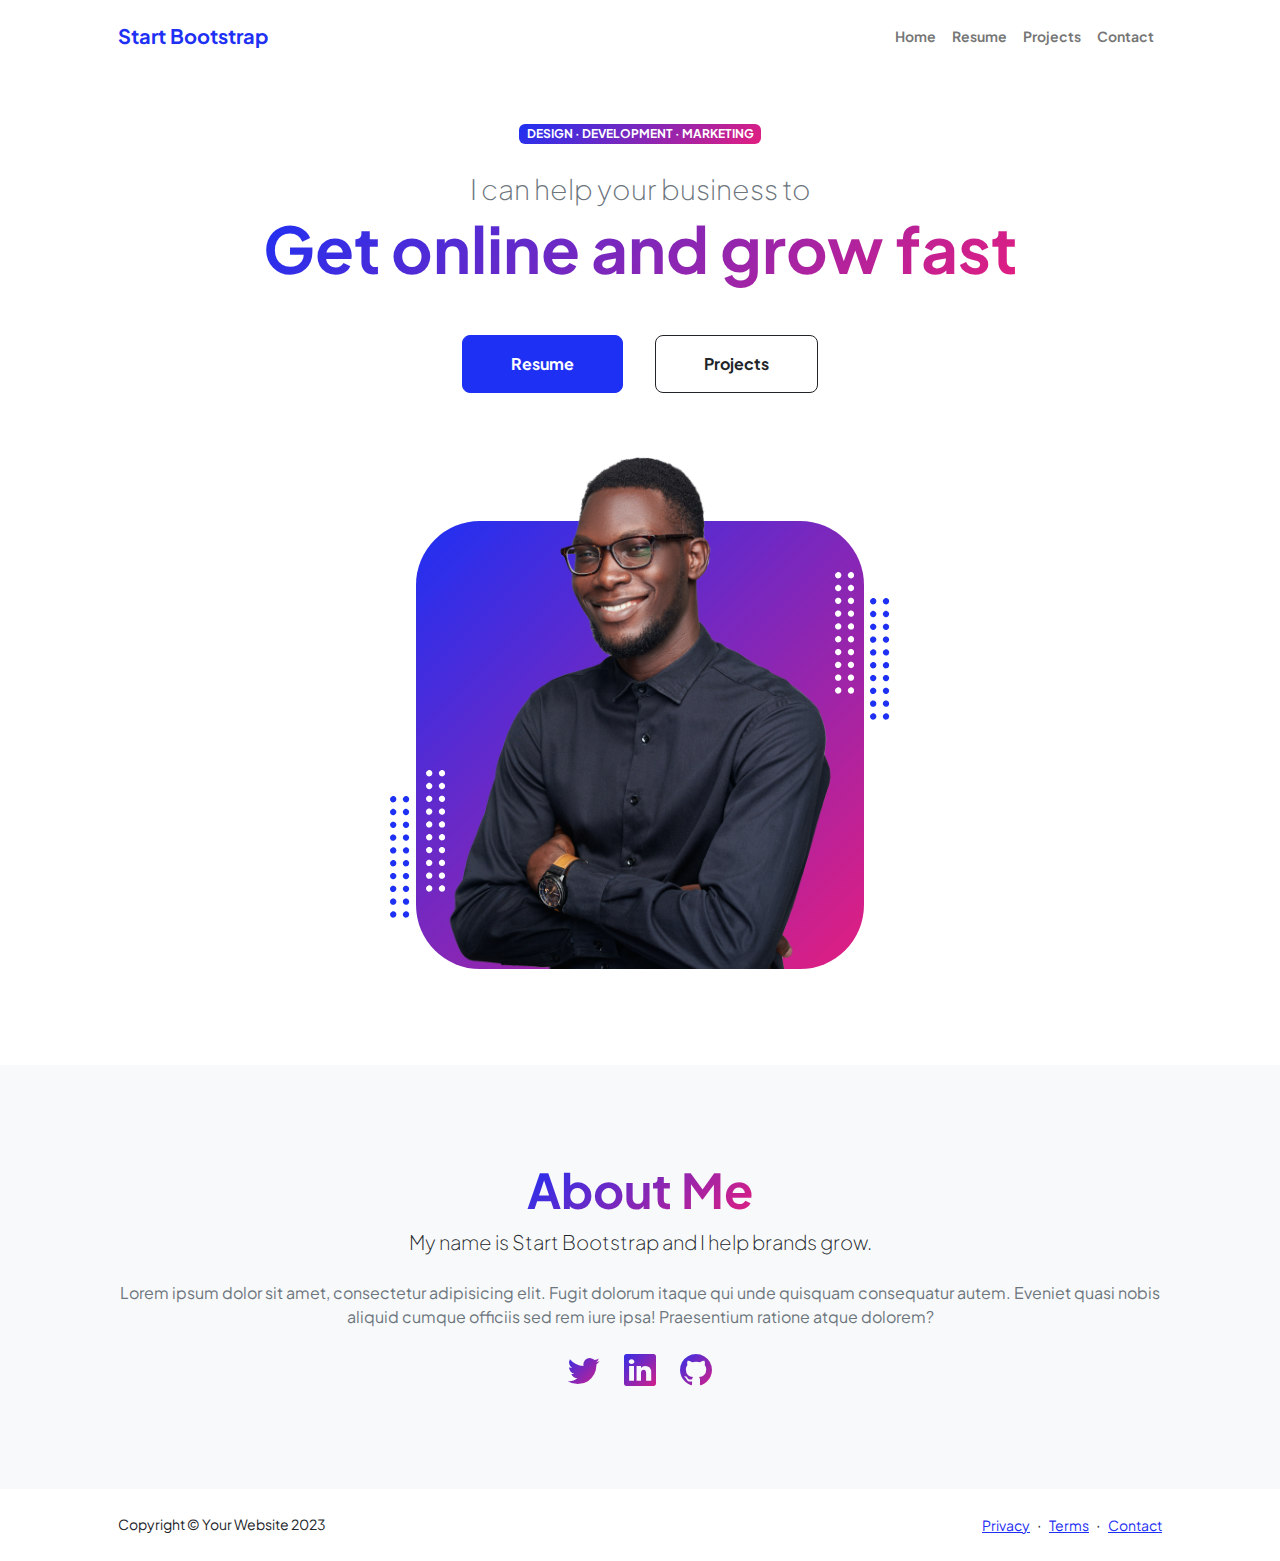
==== index.html @ d8f798db "Initial commit" ====
<!DOCTYPE html>
<html lang="en">
    <head>
        <meta charset="utf-8" />
        <meta name="viewport" content="width=device-width, initial-scale=1, shrink-to-fit=no" />
        <meta name="description" content="" />
        <meta name="author" content="" />
        <title>Personal - Start Bootstrap Theme</title>
        <!-- Favicon-->
        <link rel="icon" type="image/x-icon" href="assets/favicon.ico" />
        <!-- Custom Google font-->
        <link rel="preconnect" href="https://fonts.googleapis.com" />
        <link rel="preconnect" href="https://fonts.gstatic.com" crossorigin />
        <link href="https://fonts.googleapis.com/css2?family=Plus+Jakarta+Sans:wght@100;200;300;400;500;600;700;800;900&amp;display=swap" rel="stylesheet" />
        <!-- Bootstrap icons-->
        <link href="https://cdn.jsdelivr.net/npm/bootstrap-icons@1.8.1/font/bootstrap-icons.css" rel="stylesheet" />
        <!-- Core theme CSS (includes Bootstrap)-->
        <link href="css/styles.css" rel="stylesheet" />
    </head>
    <body class="d-flex flex-column h-100">
        <main class="flex-shrink-0">
            <!-- Navigation-->
            <nav class="navbar navbar-expand-lg navbar-light bg-white py-3">
                <div class="container px-5">
                    <a class="navbar-brand" href="index.html"><span class="fw-bolder text-primary">Start Bootstrap</span></a>
                    <button class="navbar-toggler" type="button" data-bs-toggle="collapse" data-bs-target="#navbarSupportedContent" aria-controls="navbarSupportedContent" aria-expanded="false" aria-label="Toggle navigation"><span class="navbar-toggler-icon"></span></button>
                    <div class="collapse navbar-collapse" id="navbarSupportedContent">
                        <ul class="navbar-nav ms-auto mb-2 mb-lg-0 small fw-bolder">
                            <li class="nav-item"><a class="nav-link" href="index.html">Home</a></li>
                            <li class="nav-item"><a class="nav-link" href="resume.html">Resume</a></li>
                            <li class="nav-item"><a class="nav-link" href="projects.html">Projects</a></li>
                            <li class="nav-item"><a class="nav-link" href="contact.html">Contact</a></li>
                        </ul>
                    </div>
                </div>
            </nav>
            <!-- Header-->
            <header class="py-5">
                <div class="container px-5 pb-5">
                    <div class="row gx-5 align-items-center">
                        <div class="col-xxl-5">
                            <!-- Header text content-->
                            <div class="text-center text-xxl-start">
                                <div class="badge bg-gradient-primary-to-secondary text-white mb-4"><div class="text-uppercase">Design &middot; Development &middot; Marketing</div></div>
                                <div class="fs-3 fw-light text-muted">I can help your business to</div>
                                <h1 class="display-3 fw-bolder mb-5"><span class="text-gradient d-inline">Get online and grow fast</span></h1>
                                <div class="d-grid gap-3 d-sm-flex justify-content-sm-center justify-content-xxl-start mb-3">
                                    <a class="btn btn-primary btn-lg px-5 py-3 me-sm-3 fs-6 fw-bolder" href="resume.html">Resume</a>
                                    <a class="btn btn-outline-dark btn-lg px-5 py-3 fs-6 fw-bolder" href="projects.html">Projects</a>
                                </div>
                            </div>
                        </div>
                        <div class="col-xxl-7">
                            <!-- Header profile picture-->
                            <div class="d-flex justify-content-center mt-5 mt-xxl-0">
                                <div class="profile bg-gradient-primary-to-secondary">
                                    <!-- TIP: For best results, use a photo with a transparent background like the demo example below-->
                                    <!-- Watch a tutorial on how to do this on YouTube (link)-->
                                    <img class="profile-img" src="assets/profile.png" alt="..." />
                                    <div class="dots-1">
                                        <!-- SVG Dots-->
                                        <svg version="1.1" xmlns="http://www.w3.org/2000/svg" xmlns:xlink="http://www.w3.org/1999/xlink" x="0px" y="0px" viewBox="0 0 191.6 1215.4" style="enable-background: new 0 0 191.6 1215.4" xml:space="preserve">
                                            <g transform="translate(0.000000,1280.000000) scale(0.100000,-0.100000)">
                                                <path d="M227.7,12788.6c-105-35-200-141-222-248c-43-206,163-412,369-369c155,32,275,190,260,339c-11,105-90,213-190,262        C383.7,12801.6,289.7,12808.6,227.7,12788.6z"></path>
                                                <path d="M1507.7,12788.6c-151-50-253-216-222-362c25-119,136-230,254-255c194-41,395,142,375,339c-11,105-90,213-190,262        C1663.7,12801.6,1569.7,12808.6,1507.7,12788.6z"></path>
                                                <path d="M227.7,11508.6c-105-35-200-141-222-248c-43-206,163-412,369-369c155,32,275,190,260,339c-11,105-90,213-190,262        C383.7,11521.6,289.7,11528.6,227.7,11508.6z"></path>
                                                <path d="M1507.7,11508.6c-151-50-253-216-222-362c25-119,136-230,254-255c194-41,395,142,375,339c-11,105-90,213-190,262        C1663.7,11521.6,1569.7,11528.6,1507.7,11508.6z"></path>
                                                <path d="M227.7,10228.6c-105-35-200-141-222-248c-43-206,163-412,369-369c155,32,275,190,260,339c-11,105-90,213-190,262        C383.7,10241.6,289.7,10248.6,227.7,10228.6z"></path>
                                                <path d="M1507.7,10228.6c-105-35-200-141-222-248c-43-206,163-412,369-369c155,32,275,190,260,339c-11,105-90,213-190,262        C1663.7,10241.6,1569.7,10248.6,1507.7,10228.6z"></path>
                                                <path d="M227.7,8948.6c-105-35-200-141-222-248c-43-206,163-412,369-369c155,32,275,190,260,339c-11,105-90,213-190,262        C383.7,8961.6,289.7,8968.6,227.7,8948.6z"></path>
                                                <path d="M1507.7,8948.6c-105-35-200-141-222-248c-43-206,163-412,369-369c155,32,275,190,260,339c-11,105-90,213-190,262        C1663.7,8961.6,1569.7,8968.6,1507.7,8948.6z"></path>
                                                <path d="M227.7,7668.6c-105-35-200-141-222-248c-43-206,163-412,369-369c155,32,275,190,260,339c-11,105-90,213-190,262        C383.7,7681.6,289.7,7688.6,227.7,7668.6z"></path>
                                                <path d="M1507.7,7668.6c-105-35-200-141-222-248c-43-206,163-412,369-369c155,32,275,190,260,339c-11,105-90,213-190,262        C1663.7,7681.6,1569.7,7688.6,1507.7,7668.6z"></path>
                                                <path d="M227.7,6388.6c-105-35-200-141-222-248c-43-206,163-412,369-369c155,32,275,190,260,339c-11,105-90,213-190,262        C383.7,6401.6,289.7,6408.6,227.7,6388.6z"></path>
                                                <path d="M1507.7,6388.6c-105-35-200-141-222-248c-43-206,163-412,369-369c155,32,275,190,260,339c-11,105-90,213-190,262        C1663.7,6401.6,1569.7,6408.6,1507.7,6388.6z"></path>
                                                <path d="M227.7,5108.6c-105-35-200-141-222-248c-43-206,163-412,369-369c155,32,275,190,260,339c-11,105-90,213-190,262        C383.7,5121.6,289.7,5128.6,227.7,5108.6z"></path>
                                                <path d="M1507.7,5108.6c-105-35-200-141-222-248c-43-206,163-412,369-369c155,32,275,190,260,339c-11,105-90,213-190,262        C1663.7,5121.6,1569.7,5128.6,1507.7,5108.6z"></path>
                                                <path d="M227.7,3828.6c-105-35-200-141-222-248c-43-206,163-412,369-369c155,32,275,190,260,339c-11,105-90,213-190,262        C383.7,3841.6,289.7,3848.6,227.7,3828.6z"></path>
                                                <path d="M1507.7,3828.6c-105-35-200-141-222-248c-43-206,163-412,369-369c155,32,275,190,260,339c-11,105-90,213-190,262        C1663.7,3841.6,1569.7,3848.6,1507.7,3828.6z"></path>
                                                <path d="M227.7,2548.6c-105-35-200-141-222-248c-43-206,163-412,369-369c155,32,275,190,260,339c-11,105-90,213-190,262        C383.7,2561.6,289.7,2568.6,227.7,2548.6z"></path>
                                                <path d="M1507.7,2548.6c-105-35-200-141-222-248c-43-206,163-412,369-369c155,32,275,190,260,339c-11,105-90,213-190,262        C1663.7,2561.6,1569.7,2568.6,1507.7,2548.6z"></path>
                                                <path d="M227.7,1268.6c-105-35-200-141-222-248c-43-206,163-412,369-369c155,32,275,190,260,339c-11,105-90,213-190,262        C383.7,1281.6,289.7,1288.6,227.7,1268.6z"></path>
                                                <path d="M1507.7,1268.6c-105-35-200-141-222-248c-43-206,163-412,369-369c155,32,275,190,260,339c-11,105-90,213-190,262        C1663.7,1281.6,1569.7,1288.6,1507.7,1268.6z"></path>
                                            </g>
                                        </svg>
                                        <!-- END of SVG dots-->
                                    </div>
                                    <div class="dots-2">
                                        <!-- SVG Dots-->
                                        <svg version="1.1" xmlns="http://www.w3.org/2000/svg" xmlns:xlink="http://www.w3.org/1999/xlink" x="0px" y="0px" viewBox="0 0 191.6 1215.4" style="enable-background: new 0 0 191.6 1215.4" xml:space="preserve">
                                            <g transform="translate(0.000000,1280.000000) scale(0.100000,-0.100000)">
                                                <path d="M227.7,12788.6c-105-35-200-141-222-248c-43-206,163-412,369-369c155,32,275,190,260,339c-11,105-90,213-190,262        C383.7,12801.6,289.7,12808.6,227.7,12788.6z"></path>
                                                <path d="M1507.7,12788.6c-151-50-253-216-222-362c25-119,136-230,254-255c194-41,395,142,375,339c-11,105-90,213-190,262        C1663.7,12801.6,1569.7,12808.6,1507.7,12788.6z"></path>
                                                <path d="M227.7,11508.6c-105-35-200-141-222-248c-43-206,163-412,369-369c155,32,275,190,260,339c-11,105-90,213-190,262        C383.7,11521.6,289.7,11528.6,227.7,11508.6z"></path>
                                                <path d="M1507.7,11508.6c-151-50-253-216-222-362c25-119,136-230,254-255c194-41,395,142,375,339c-11,105-90,213-190,262        C1663.7,11521.6,1569.7,11528.6,1507.7,11508.6z"></path>
                                                <path d="M227.7,10228.6c-105-35-200-141-222-248c-43-206,163-412,369-369c155,32,275,190,260,339c-11,105-90,213-190,262        C383.7,10241.6,289.7,10248.6,227.7,10228.6z"></path>
                                                <path d="M1507.7,10228.6c-105-35-200-141-222-248c-43-206,163-412,369-369c155,32,275,190,260,339c-11,105-90,213-190,262        C1663.7,10241.6,1569.7,10248.6,1507.7,10228.6z"></path>
                                                <path d="M227.7,8948.6c-105-35-200-141-222-248c-43-206,163-412,369-369c155,32,275,190,260,339c-11,105-90,213-190,262        C383.7,8961.6,289.7,8968.6,227.7,8948.6z"></path>
                                                <path d="M1507.7,8948.6c-105-35-200-141-222-248c-43-206,163-412,369-369c155,32,275,190,260,339c-11,105-90,213-190,262        C1663.7,8961.6,1569.7,8968.6,1507.7,8948.6z"></path>
                                                <path d="M227.7,7668.6c-105-35-200-141-222-248c-43-206,163-412,369-369c155,32,275,190,260,339c-11,105-90,213-190,262        C383.7,7681.6,289.7,7688.6,227.7,7668.6z"></path>
                                                <path d="M1507.7,7668.6c-105-35-200-141-222-248c-43-206,163-412,369-369c155,32,275,190,260,339c-11,105-90,213-190,262        C1663.7,7681.6,1569.7,7688.6,1507.7,7668.6z"></path>
                                                <path d="M227.7,6388.6c-105-35-200-141-222-248c-43-206,163-412,369-369c155,32,275,190,260,339c-11,105-90,213-190,262        C383.7,6401.6,289.7,6408.6,227.7,6388.6z"></path>
                                                <path d="M1507.7,6388.6c-105-35-200-141-222-248c-43-206,163-412,369-369c155,32,275,190,260,339c-11,105-90,213-190,262        C1663.7,6401.6,1569.7,6408.6,1507.7,6388.6z"></path>
                                                <path d="M227.7,5108.6c-105-35-200-141-222-248c-43-206,163-412,369-369c155,32,275,190,260,339c-11,105-90,213-190,262        C383.7,5121.6,289.7,5128.6,227.7,5108.6z"></path>
                                                <path d="M1507.7,5108.6c-105-35-200-141-222-248c-43-206,163-412,369-369c155,32,275,190,260,339c-11,105-90,213-190,262        C1663.7,5121.6,1569.7,5128.6,1507.7,5108.6z"></path>
                                                <path d="M227.7,3828.6c-105-35-200-141-222-248c-43-206,163-412,369-369c155,32,275,190,260,339c-11,105-90,213-190,262        C383.7,3841.6,289.7,3848.6,227.7,3828.6z"></path>
                                                <path d="M1507.7,3828.6c-105-35-200-141-222-248c-43-206,163-412,369-369c155,32,275,190,260,339c-11,105-90,213-190,262        C1663.7,3841.6,1569.7,3848.6,1507.7,3828.6z"></path>
                                                <path d="M227.7,2548.6c-105-35-200-141-222-248c-43-206,163-412,369-369c155,32,275,190,260,339c-11,105-90,213-190,262        C383.7,2561.6,289.7,2568.6,227.7,2548.6z"></path>
                                                <path d="M1507.7,2548.6c-105-35-200-141-222-248c-43-206,163-412,369-369c155,32,275,190,260,339c-11,105-90,213-190,262        C1663.7,2561.6,1569.7,2568.6,1507.7,2548.6z"></path>
                                                <path d="M227.7,1268.6c-105-35-200-141-222-248c-43-206,163-412,369-369c155,32,275,190,260,339c-11,105-90,213-190,262        C383.7,1281.6,289.7,1288.6,227.7,1268.6z"></path>
                                                <path d="M1507.7,1268.6c-105-35-200-141-222-248c-43-206,163-412,369-369c155,32,275,190,260,339c-11,105-90,213-190,262        C1663.7,1281.6,1569.7,1288.6,1507.7,1268.6z"></path>
                                            </g>
                                        </svg>
                                        <!-- END of SVG dots-->
                                    </div>
                                    <div class="dots-3">
                                        <!-- SVG Dots-->
                                        <svg version="1.1" xmlns="http://www.w3.org/2000/svg" xmlns:xlink="http://www.w3.org/1999/xlink" x="0px" y="0px" viewBox="0 0 191.6 1215.4" style="enable-background: new 0 0 191.6 1215.4" xml:space="preserve">
                                            <g transform="translate(0.000000,1280.000000) scale(0.100000,-0.100000)">
                                                <path d="M227.7,12788.6c-105-35-200-141-222-248c-43-206,163-412,369-369c155,32,275,190,260,339c-11,105-90,213-190,262        C383.7,12801.6,289.7,12808.6,227.7,12788.6z"></path>
                                                <path d="M1507.7,12788.6c-151-50-253-216-222-362c25-119,136-230,254-255c194-41,395,142,375,339c-11,105-90,213-190,262        C1663.7,12801.6,1569.7,12808.6,1507.7,12788.6z"></path>
                                                <path d="M227.7,11508.6c-105-35-200-141-222-248c-43-206,163-412,369-369c155,32,275,190,260,339c-11,105-90,213-190,262        C383.7,11521.6,289.7,11528.6,227.7,11508.6z"></path>
                                                <path d="M1507.7,11508.6c-151-50-253-216-222-362c25-119,136-230,254-255c194-41,395,142,375,339c-11,105-90,213-190,262        C1663.7,11521.6,1569.7,11528.6,1507.7,11508.6z"></path>
                                                <path d="M227.7,10228.6c-105-35-200-141-222-248c-43-206,163-412,369-369c155,32,275,190,260,339c-11,105-90,213-190,262        C383.7,10241.6,289.7,10248.6,227.7,10228.6z"></path>
                                                <path d="M1507.7,10228.6c-105-35-200-141-222-248c-43-206,163-412,369-369c155,32,275,190,260,339c-11,105-90,213-190,262        C1663.7,10241.6,1569.7,10248.6,1507.7,10228.6z"></path>
                                                <path d="M227.7,8948.6c-105-35-200-141-222-248c-43-206,163-412,369-369c155,32,275,190,260,339c-11,105-90,213-190,262        C383.7,8961.6,289.7,8968.6,227.7,8948.6z"></path>
                                                <path d="M1507.7,8948.6c-105-35-200-141-222-248c-43-206,163-412,369-369c155,32,275,190,260,339c-11,105-90,213-190,262        C1663.7,8961.6,1569.7,8968.6,1507.7,8948.6z"></path>
                                                <path d="M227.7,7668.6c-105-35-200-141-222-248c-43-206,163-412,369-369c155,32,275,190,260,339c-11,105-90,213-190,262        C383.7,7681.6,289.7,7688.6,227.7,7668.6z"></path>
                                                <path d="M1507.7,7668.6c-105-35-200-141-222-248c-43-206,163-412,369-369c155,32,275,190,260,339c-11,105-90,213-190,262        C1663.7,7681.6,1569.7,7688.6,1507.7,7668.6z"></path>
                                                <path d="M227.7,6388.6c-105-35-200-141-222-248c-43-206,163-412,369-369c155,32,275,190,260,339c-11,105-90,213-190,262        C383.7,6401.6,289.7,6408.6,227.7,6388.6z"></path>
                                                <path d="M1507.7,6388.6c-105-35-200-141-222-248c-43-206,163-412,369-369c155,32,275,190,260,339c-11,105-90,213-190,262        C1663.7,6401.6,1569.7,6408.6,1507.7,6388.6z"></path>
                                                <path d="M227.7,5108.6c-105-35-200-141-222-248c-43-206,163-412,369-369c155,32,275,190,260,339c-11,105-90,213-190,262        C383.7,5121.6,289.7,5128.6,227.7,5108.6z"></path>
                                                <path d="M1507.7,5108.6c-105-35-200-141-222-248c-43-206,163-412,369-369c155,32,275,190,260,339c-11,105-90,213-190,262        C1663.7,5121.6,1569.7,5128.6,1507.7,5108.6z"></path>
                                                <path d="M227.7,3828.6c-105-35-200-141-222-248c-43-206,163-412,369-369c155,32,275,190,260,339c-11,105-90,213-190,262        C383.7,3841.6,289.7,3848.6,227.7,3828.6z"></path>
                                                <path d="M1507.7,3828.6c-105-35-200-141-222-248c-43-206,163-412,369-369c155,32,275,190,260,339c-11,105-90,213-190,262        C1663.7,3841.6,1569.7,3848.6,1507.7,3828.6z"></path>
                                                <path d="M227.7,2548.6c-105-35-200-141-222-248c-43-206,163-412,369-369c155,32,275,190,260,339c-11,105-90,213-190,262        C383.7,2561.6,289.7,2568.6,227.7,2548.6z"></path>
                                                <path d="M1507.7,2548.6c-105-35-200-141-222-248c-43-206,163-412,369-369c155,32,275,190,260,339c-11,105-90,213-190,262        C1663.7,2561.6,1569.7,2568.6,1507.7,2548.6z"></path>
                                                <path d="M227.7,1268.6c-105-35-200-141-222-248c-43-206,163-412,369-369c155,32,275,190,260,339c-11,105-90,213-190,262        C383.7,1281.6,289.7,1288.6,227.7,1268.6z"></path>
                                                <path d="M1507.7,1268.6c-105-35-200-141-222-248c-43-206,163-412,369-369c155,32,275,190,260,339c-11,105-90,213-190,262        C1663.7,1281.6,1569.7,1288.6,1507.7,1268.6z"></path>
                                            </g>
                                        </svg>
                                        <!-- END of SVG dots-->
                                    </div>
                                    <div class="dots-4">
                                        <!-- SVG Dots-->
                                        <svg version="1.1" xmlns="http://www.w3.org/2000/svg" xmlns:xlink="http://www.w3.org/1999/xlink" x="0px" y="0px" viewBox="0 0 191.6 1215.4" style="enable-background: new 0 0 191.6 1215.4" xml:space="preserve">
                                            <g transform="translate(0.000000,1280.000000) scale(0.100000,-0.100000)">
                                                <path d="M227.7,12788.6c-105-35-200-141-222-248c-43-206,163-412,369-369c155,32,275,190,260,339c-11,105-90,213-190,262        C383.7,12801.6,289.7,12808.6,227.7,12788.6z"></path>
                                                <path d="M1507.7,12788.6c-151-50-253-216-222-362c25-119,136-230,254-255c194-41,395,142,375,339c-11,105-90,213-190,262        C1663.7,12801.6,1569.7,12808.6,1507.7,12788.6z"></path>
                                                <path d="M227.7,11508.6c-105-35-200-141-222-248c-43-206,163-412,369-369c155,32,275,190,260,339c-11,105-90,213-190,262        C383.7,11521.6,289.7,11528.6,227.7,11508.6z"></path>
                                                <path d="M1507.7,11508.6c-151-50-253-216-222-362c25-119,136-230,254-255c194-41,395,142,375,339c-11,105-90,213-190,262        C1663.7,11521.6,1569.7,11528.6,1507.7,11508.6z"></path>
                                                <path d="M227.7,10228.6c-105-35-200-141-222-248c-43-206,163-412,369-369c155,32,275,190,260,339c-11,105-90,213-190,262        C383.7,10241.6,289.7,10248.6,227.7,10228.6z"></path>
                                                <path d="M1507.7,10228.6c-105-35-200-141-222-248c-43-206,163-412,369-369c155,32,275,190,260,339c-11,105-90,213-190,262        C1663.7,10241.6,1569.7,10248.6,1507.7,10228.6z"></path>
                                                <path d="M227.7,8948.6c-105-35-200-141-222-248c-43-206,163-412,369-369c155,32,275,190,260,339c-11,105-90,213-190,262        C383.7,8961.6,289.7,8968.6,227.7,8948.6z"></path>
                                                <path d="M1507.7,8948.6c-105-35-200-141-222-248c-43-206,163-412,369-369c155,32,275,190,260,339c-11,105-90,213-190,262        C1663.7,8961.6,1569.7,8968.6,1507.7,8948.6z"></path>
                                                <path d="M227.7,7668.6c-105-35-200-141-222-248c-43-206,163-412,369-369c155,32,275,190,260,339c-11,105-90,213-190,262        C383.7,7681.6,289.7,7688.6,227.7,7668.6z"></path>
                                                <path d="M1507.7,7668.6c-105-35-200-141-222-248c-43-206,163-412,369-369c155,32,275,190,260,339c-11,105-90,213-190,262        C1663.7,7681.6,1569.7,7688.6,1507.7,7668.6z"></path>
                                                <path d="M227.7,6388.6c-105-35-200-141-222-248c-43-206,163-412,369-369c155,32,275,190,260,339c-11,105-90,213-190,262        C383.7,6401.6,289.7,6408.6,227.7,6388.6z"></path>
                                                <path d="M1507.7,6388.6c-105-35-200-141-222-248c-43-206,163-412,369-369c155,32,275,190,260,339c-11,105-90,213-190,262        C1663.7,6401.6,1569.7,6408.6,1507.7,6388.6z"></path>
                                                <path d="M227.7,5108.6c-105-35-200-141-222-248c-43-206,163-412,369-369c155,32,275,190,260,339c-11,105-90,213-190,262        C383.7,5121.6,289.7,5128.6,227.7,5108.6z"></path>
                                                <path d="M1507.7,5108.6c-105-35-200-141-222-248c-43-206,163-412,369-369c155,32,275,190,260,339c-11,105-90,213-190,262        C1663.7,5121.6,1569.7,5128.6,1507.7,5108.6z"></path>
                                                <path d="M227.7,3828.6c-105-35-200-141-222-248c-43-206,163-412,369-369c155,32,275,190,260,339c-11,105-90,213-190,262        C383.7,3841.6,289.7,3848.6,227.7,3828.6z"></path>
                                                <path d="M1507.7,3828.6c-105-35-200-141-222-248c-43-206,163-412,369-369c155,32,275,190,260,339c-11,105-90,213-190,262        C1663.7,3841.6,1569.7,3848.6,1507.7,3828.6z"></path>
                                                <path d="M227.7,2548.6c-105-35-200-141-222-248c-43-206,163-412,369-369c155,32,275,190,260,339c-11,105-90,213-190,262        C383.7,2561.6,289.7,2568.6,227.7,2548.6z"></path>
                                                <path d="M1507.7,2548.6c-105-35-200-141-222-248c-43-206,163-412,369-369c155,32,275,190,260,339c-11,105-90,213-190,262        C1663.7,2561.6,1569.7,2568.6,1507.7,2548.6z"></path>
                                                <path d="M227.7,1268.6c-105-35-200-141-222-248c-43-206,163-412,369-369c155,32,275,190,260,339c-11,105-90,213-190,262        C383.7,1281.6,289.7,1288.6,227.7,1268.6z"></path>
                                                <path d="M1507.7,1268.6c-105-35-200-141-222-248c-43-206,163-412,369-369c155,32,275,190,260,339c-11,105-90,213-190,262        C1663.7,1281.6,1569.7,1288.6,1507.7,1268.6z"></path>
                                            </g>
                                        </svg>
                                        <!-- END of SVG dots-->
                                    </div>
                                </div>
                            </div>
                        </div>
                    </div>
                </div>
            </header>
            <!-- About Section-->
            <section class="bg-light py-5">
                <div class="container px-5">
                    <div class="row gx-5 justify-content-center">
                        <div class="col-xxl-8">
                            <div class="text-center my-5">
                                <h2 class="display-5 fw-bolder"><span class="text-gradient d-inline">About Me</span></h2>
                                <p class="lead fw-light mb-4">My name is Start Bootstrap and I help brands grow.</p>
                                <p class="text-muted">Lorem ipsum dolor sit amet, consectetur adipisicing elit. Fugit dolorum itaque qui unde quisquam consequatur autem. Eveniet quasi nobis aliquid cumque officiis sed rem iure ipsa! Praesentium ratione atque dolorem?</p>
                                <div class="d-flex justify-content-center fs-2 gap-4">
                                    <a class="text-gradient" href="#!"><i class="bi bi-twitter"></i></a>
                                    <a class="text-gradient" href="#!"><i class="bi bi-linkedin"></i></a>
                                    <a class="text-gradient" href="#!"><i class="bi bi-github"></i></a>
                                </div>
                            </div>
                        </div>
                    </div>
                </div>
            </section>
        </main>
        <!-- Footer-->
        <footer class="bg-white py-4 mt-auto">
            <div class="container px-5">
                <div class="row align-items-center justify-content-between flex-column flex-sm-row">
                    <div class="col-auto"><div class="small m-0">Copyright &copy; Your Website 2023</div></div>
                    <div class="col-auto">
                        <a class="small" href="#!">Privacy</a>
                        <span class="mx-1">&middot;</span>
                        <a class="small" href="#!">Terms</a>
                        <span class="mx-1">&middot;</span>
                        <a class="small" href="#!">Contact</a>
                    </div>
                </div>
            </div>
        </footer>
        <!-- Bootstrap core JS-->
        <script src="https://cdn.jsdelivr.net/npm/bootstrap@5.2.3/dist/js/bootstrap.bundle.min.js"></script>
        <!-- Core theme JS-->
        <script src="js/scripts.js"></script>
    </body>
</html>
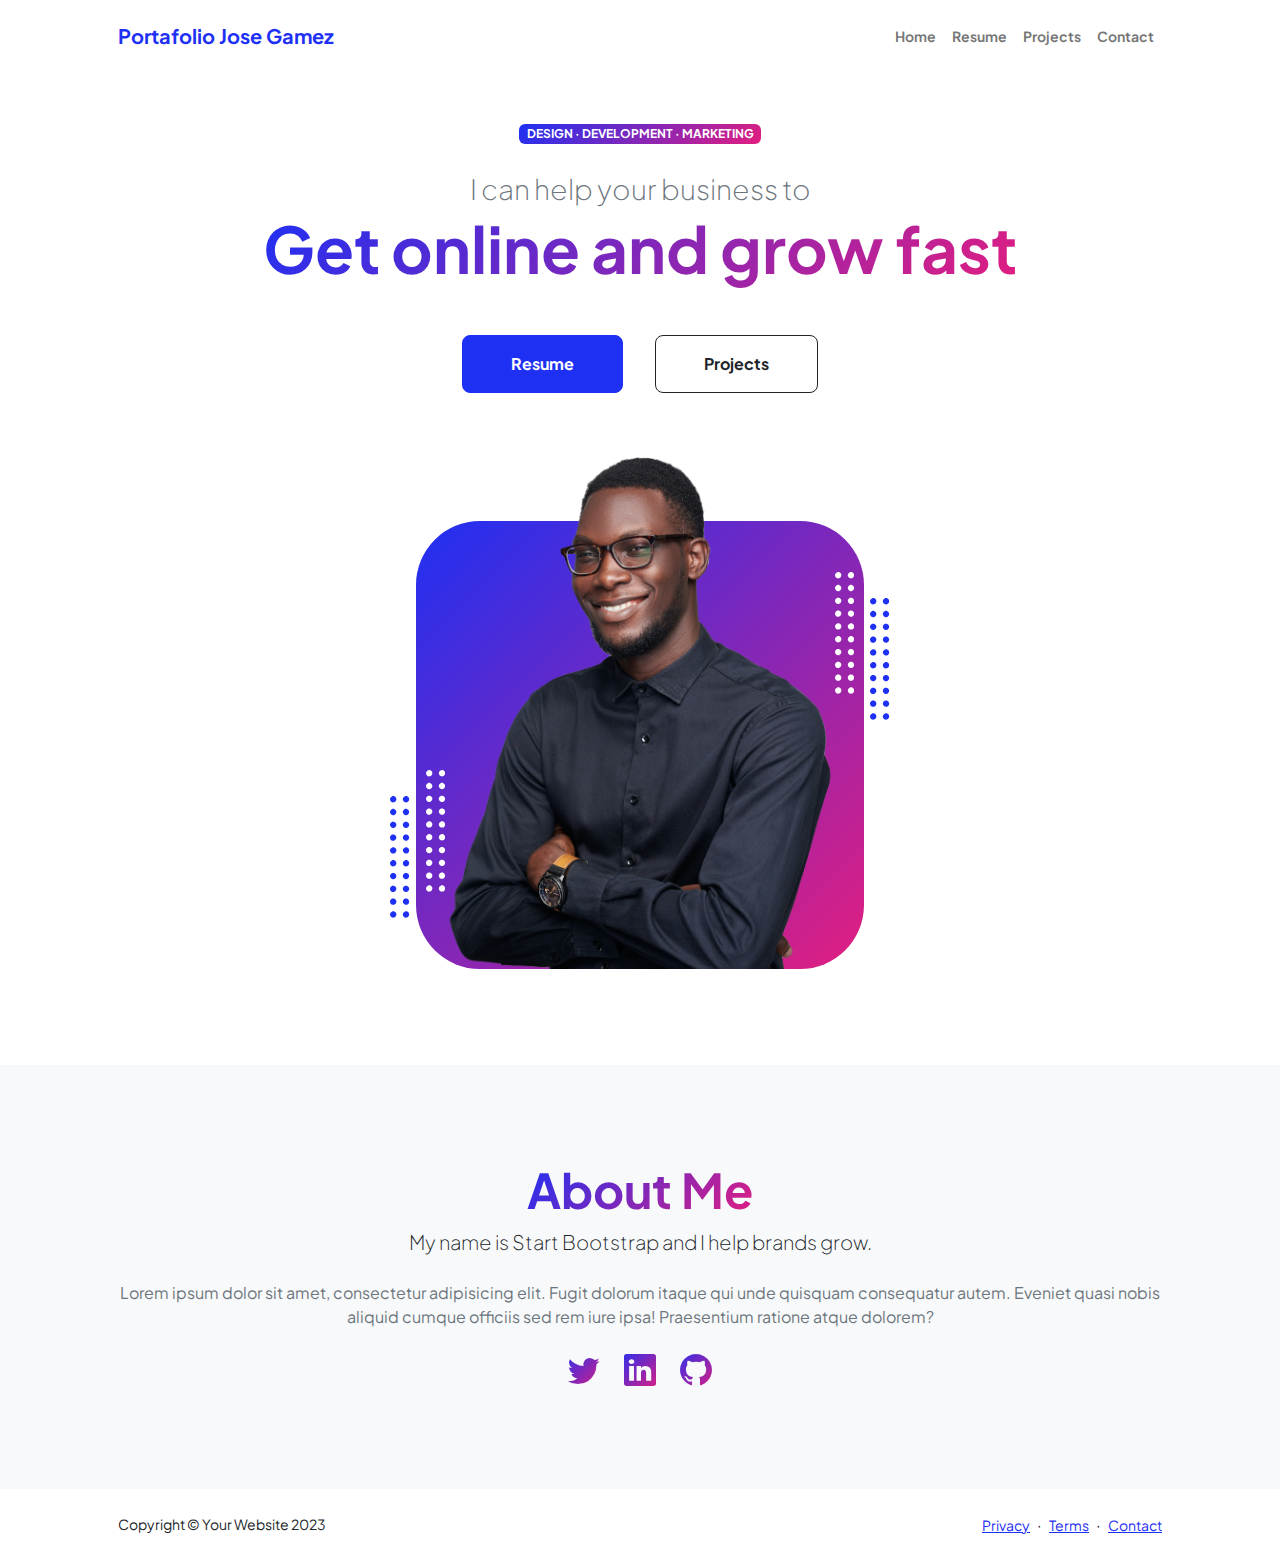
==== commit 9581ffd6: "sdf" ====
--- a/index.html
+++ b/index.html
@@ -5,7 +5,7 @@
         <meta name="viewport" content="width=device-width, initial-scale=1, shrink-to-fit=no" />
         <meta name="description" content="" />
         <meta name="author" content="" />
-        <title>Personal - Start Bootstrap Theme</title>
+        <title>Personal - Start Bootstrap Theme :cat</title>
         <!-- Favicon-->
         <link rel="icon" type="image/x-icon" href="assets/favicon.ico" />
         <!-- Custom Google font-->
@@ -22,7 +22,7 @@
             <!-- Navigation-->
             <nav class="navbar navbar-expand-lg navbar-light bg-white py-3">
                 <div class="container px-5">
-                    <a class="navbar-brand" href="index.html"><span class="fw-bolder text-primary">Start Bootstrap</span></a>
+                    <a class="navbar-brand" href="index.html"><span class="fw-bolder text-primary">Portafolio Jose Gamez </span></a>
                     <button class="navbar-toggler" type="button" data-bs-toggle="collapse" data-bs-target="#navbarSupportedContent" aria-controls="navbarSupportedContent" aria-expanded="false" aria-label="Toggle navigation"><span class="navbar-toggler-icon"></span></button>
                     <div class="collapse navbar-collapse" id="navbarSupportedContent">
                         <ul class="navbar-nav ms-auto mb-2 mb-lg-0 small fw-bolder">
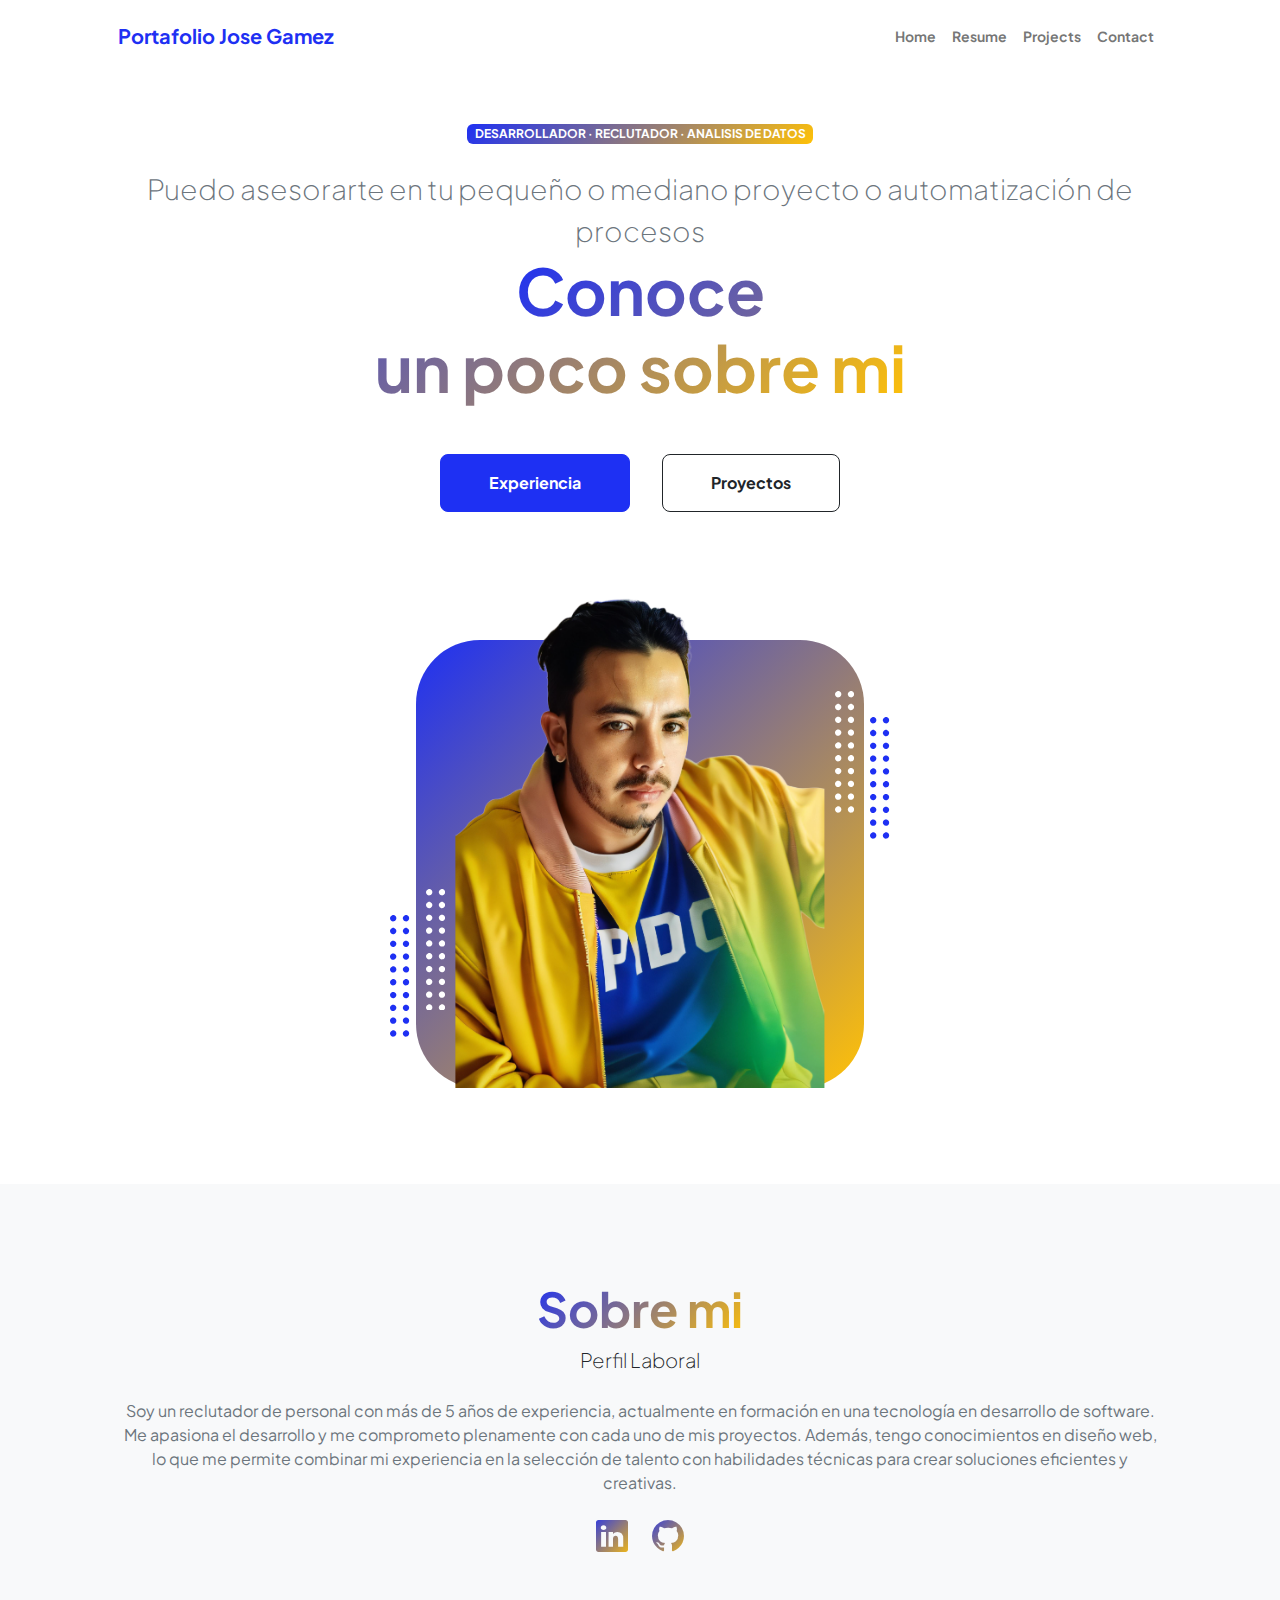
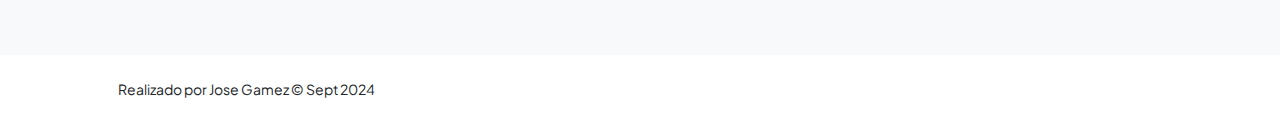
==== commit 7010f880: "add" ====
--- a/index.html
+++ b/index.html
@@ -5,7 +5,7 @@
         <meta name="viewport" content="width=device-width, initial-scale=1, shrink-to-fit=no" />
         <meta name="description" content="" />
         <meta name="author" content="" />
-        <title>Personal - Start Bootstrap Theme :cat</title>
+        <title>Personal - Start Bootstrap Theme </title>
         <!-- Favicon-->
         <link rel="icon" type="image/x-icon" href="assets/favicon.ico" />
         <!-- Custom Google font-->
@@ -22,7 +22,7 @@
             <!-- Navigation-->
             <nav class="navbar navbar-expand-lg navbar-light bg-white py-3">
                 <div class="container px-5">
-                    <a class="navbar-brand" href="index.html"><span class="fw-bolder text-primary">Portafolio Jose Gamez </span></a>
+                    <a class="navbar-brand" href="index.html"><span class="fw-bolder text-primary">Portafolio Jose Gamez</span></a>
                     <button class="navbar-toggler" type="button" data-bs-toggle="collapse" data-bs-target="#navbarSupportedContent" aria-controls="navbarSupportedContent" aria-expanded="false" aria-label="Toggle navigation"><span class="navbar-toggler-icon"></span></button>
                     <div class="collapse navbar-collapse" id="navbarSupportedContent">
                         <ul class="navbar-nav ms-auto mb-2 mb-lg-0 small fw-bolder">
@@ -41,12 +41,12 @@
                         <div class="col-xxl-5">
                             <!-- Header text content-->
                             <div class="text-center text-xxl-start">
-                                <div class="badge bg-gradient-primary-to-secondary text-white mb-4"><div class="text-uppercase">Design &middot; Development &middot; Marketing</div></div>
-                                <div class="fs-3 fw-light text-muted">I can help your business to</div>
-                                <h1 class="display-3 fw-bolder mb-5"><span class="text-gradient d-inline">Get online and grow fast</span></h1>
+                                <div class="badge bg-gradient-primary-to-secondary text-white mb-4"><div class="text-uppercase">Desarrollador &middot; Reclutador &middot; Analisis de Datos</div></div>
+                                <div class="fs-3 fw-light text-muted">Puedo asesorarte en tu pequeño o mediano proyecto o automatización de procesos</div>
+                                <h1 class="display-3 fw-bolder mb-5"><span class="text-gradient d-inline">Conoce <br> un poco sobre mi</span></h1>
                                 <div class="d-grid gap-3 d-sm-flex justify-content-sm-center justify-content-xxl-start mb-3">
-                                    <a class="btn btn-primary btn-lg px-5 py-3 me-sm-3 fs-6 fw-bolder" href="resume.html">Resume</a>
-                                    <a class="btn btn-outline-dark btn-lg px-5 py-3 fs-6 fw-bolder" href="projects.html">Projects</a>
+                                    <a class="btn btn-primary btn-lg px-5 py-3 me-sm-3 fs-6 fw-bolder" href="resume.html">Experiencia</a>
+                                    <a class="btn btn-outline-dark btn-lg px-5 py-3 fs-6 fw-bolder" href="projects.html">Proyectos</a>
                                 </div>
                             </div>
                         </div>
@@ -181,13 +181,12 @@
                     <div class="row gx-5 justify-content-center">
                         <div class="col-xxl-8">
                             <div class="text-center my-5">
-                                <h2 class="display-5 fw-bolder"><span class="text-gradient d-inline">About Me</span></h2>
-                                <p class="lead fw-light mb-4">My name is Start Bootstrap and I help brands grow.</p>
-                                <p class="text-muted">Lorem ipsum dolor sit amet, consectetur adipisicing elit. Fugit dolorum itaque qui unde quisquam consequatur autem. Eveniet quasi nobis aliquid cumque officiis sed rem iure ipsa! Praesentium ratione atque dolorem?</p>
+                                <h2 class="display-5 fw-bolder"><span class="text-gradient d-inline">Sobre mi</span></h2>
+                                <p class="lead fw-light mb-4">Perfil Laboral</p>
+                                <p class="text-muted">Soy un reclutador de personal con más de 5 años de experiencia, actualmente en formación en una tecnología en desarrollo de software. Me apasiona el desarrollo y me comprometo plenamente con cada uno de mis proyectos. Además, tengo conocimientos en diseño web, lo que me permite combinar mi experiencia en la selección de talento con habilidades técnicas para crear soluciones eficientes y creativas.</p>
                                 <div class="d-flex justify-content-center fs-2 gap-4">
-                                    <a class="text-gradient" href="#!"><i class="bi bi-twitter"></i></a>
-                                    <a class="text-gradient" href="#!"><i class="bi bi-linkedin"></i></a>
-                                    <a class="text-gradient" href="#!"><i class="bi bi-github"></i></a>
+                                    <a class="text-gradient" href="https://www.linkedin.com/in/jose-luis-gamez-torres-783a88116/" target="_blank" ><i class="bi bi-linkedin"></i></a>
+                                    <a class="text-gradient" href="https://github.com/JoseGamez632" target="_blank" ><i class="bi bi-github" ></i></a>
                                 </div>
                             </div>
                         </div>
@@ -199,14 +198,7 @@
         <footer class="bg-white py-4 mt-auto">
             <div class="container px-5">
                 <div class="row align-items-center justify-content-between flex-column flex-sm-row">
-                    <div class="col-auto"><div class="small m-0">Copyright &copy; Your Website 2023</div></div>
-                    <div class="col-auto">
-                        <a class="small" href="#!">Privacy</a>
-                        <span class="mx-1">&middot;</span>
-                        <a class="small" href="#!">Terms</a>
-                        <span class="mx-1">&middot;</span>
-                        <a class="small" href="#!">Contact</a>
-                    </div>
+                    <div class="col-auto"><div class="small m-0">Realizado por Jose Gamez &copy; Sept 2024</div></div>
                 </div>
             </div>
         </footer>
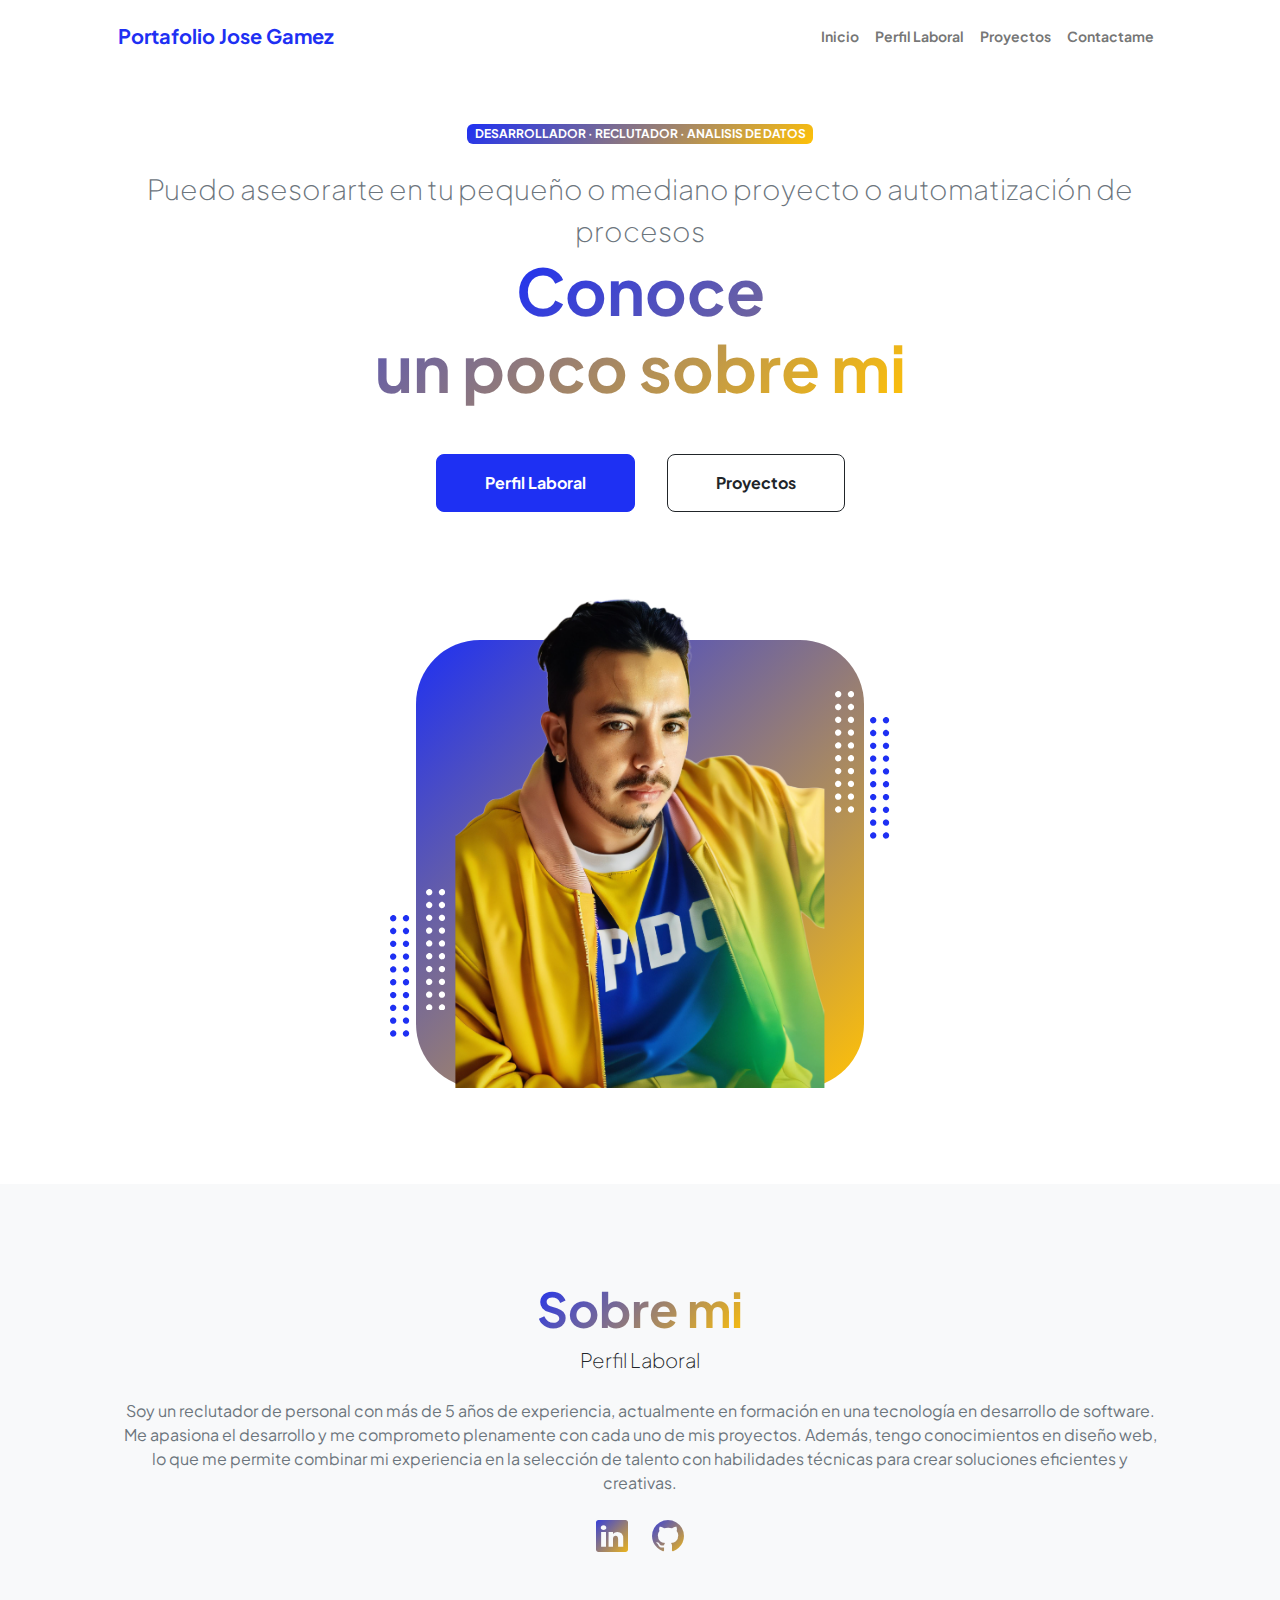
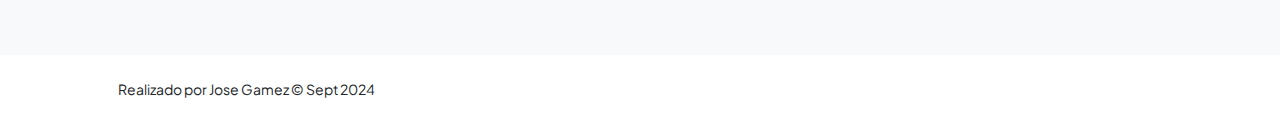
==== commit d707eeb9: "add" ====
--- a/index.html
+++ b/index.html
@@ -1,13 +1,13 @@
 <!DOCTYPE html>
-<html lang="en">
+<html lang="es">
     <head>
         <meta charset="utf-8" />
         <meta name="viewport" content="width=device-width, initial-scale=1, shrink-to-fit=no" />
         <meta name="description" content="" />
         <meta name="author" content="" />
-        <title>Personal - Start Bootstrap Theme </title>
+        <title>Portafolio Presentacion - 🦊Jose Gamez </title>
         <!-- Favicon-->
-        <link rel="icon" type="image/x-icon" href="assets/favicon.ico" />
+        <link rel="icon" type="image/x-icon" href="assets/pato.gif" />
         <!-- Custom Google font-->
         <link rel="preconnect" href="https://fonts.googleapis.com" />
         <link rel="preconnect" href="https://fonts.gstatic.com" crossorigin />
@@ -26,10 +26,10 @@
                     <button class="navbar-toggler" type="button" data-bs-toggle="collapse" data-bs-target="#navbarSupportedContent" aria-controls="navbarSupportedContent" aria-expanded="false" aria-label="Toggle navigation"><span class="navbar-toggler-icon"></span></button>
                     <div class="collapse navbar-collapse" id="navbarSupportedContent">
                         <ul class="navbar-nav ms-auto mb-2 mb-lg-0 small fw-bolder">
-                            <li class="nav-item"><a class="nav-link" href="index.html">Home</a></li>
-                            <li class="nav-item"><a class="nav-link" href="resume.html">Resume</a></li>
-                            <li class="nav-item"><a class="nav-link" href="projects.html">Projects</a></li>
-                            <li class="nav-item"><a class="nav-link" href="contact.html">Contact</a></li>
+                            <li class="nav-item"><a class="nav-link" href="index.html">Inicio</a></li>
+                            <li class="nav-item"><a class="nav-link" href="resume.html">Perfil Laboral</a></li>
+                            <li class="nav-item"><a class="nav-link" href="projects.html">Proyectos</a></li>
+                            <li class="nav-item"><a class="nav-link" href="contact.html">Contactame</a></li>
                         </ul>
                     </div>
                 </div>
@@ -45,7 +45,7 @@
                                 <div class="fs-3 fw-light text-muted">Puedo asesorarte en tu pequeño o mediano proyecto o automatización de procesos</div>
                                 <h1 class="display-3 fw-bolder mb-5"><span class="text-gradient d-inline">Conoce <br> un poco sobre mi</span></h1>
                                 <div class="d-grid gap-3 d-sm-flex justify-content-sm-center justify-content-xxl-start mb-3">
-                                    <a class="btn btn-primary btn-lg px-5 py-3 me-sm-3 fs-6 fw-bolder" href="resume.html">Experiencia</a>
+                                    <a class="btn btn-primary btn-lg px-5 py-3 me-sm-3 fs-6 fw-bolder" href="resume.html">Perfil Laboral</a>
                                     <a class="btn btn-outline-dark btn-lg px-5 py-3 fs-6 fw-bolder" href="projects.html">Proyectos</a>
                                 </div>
                             </div>
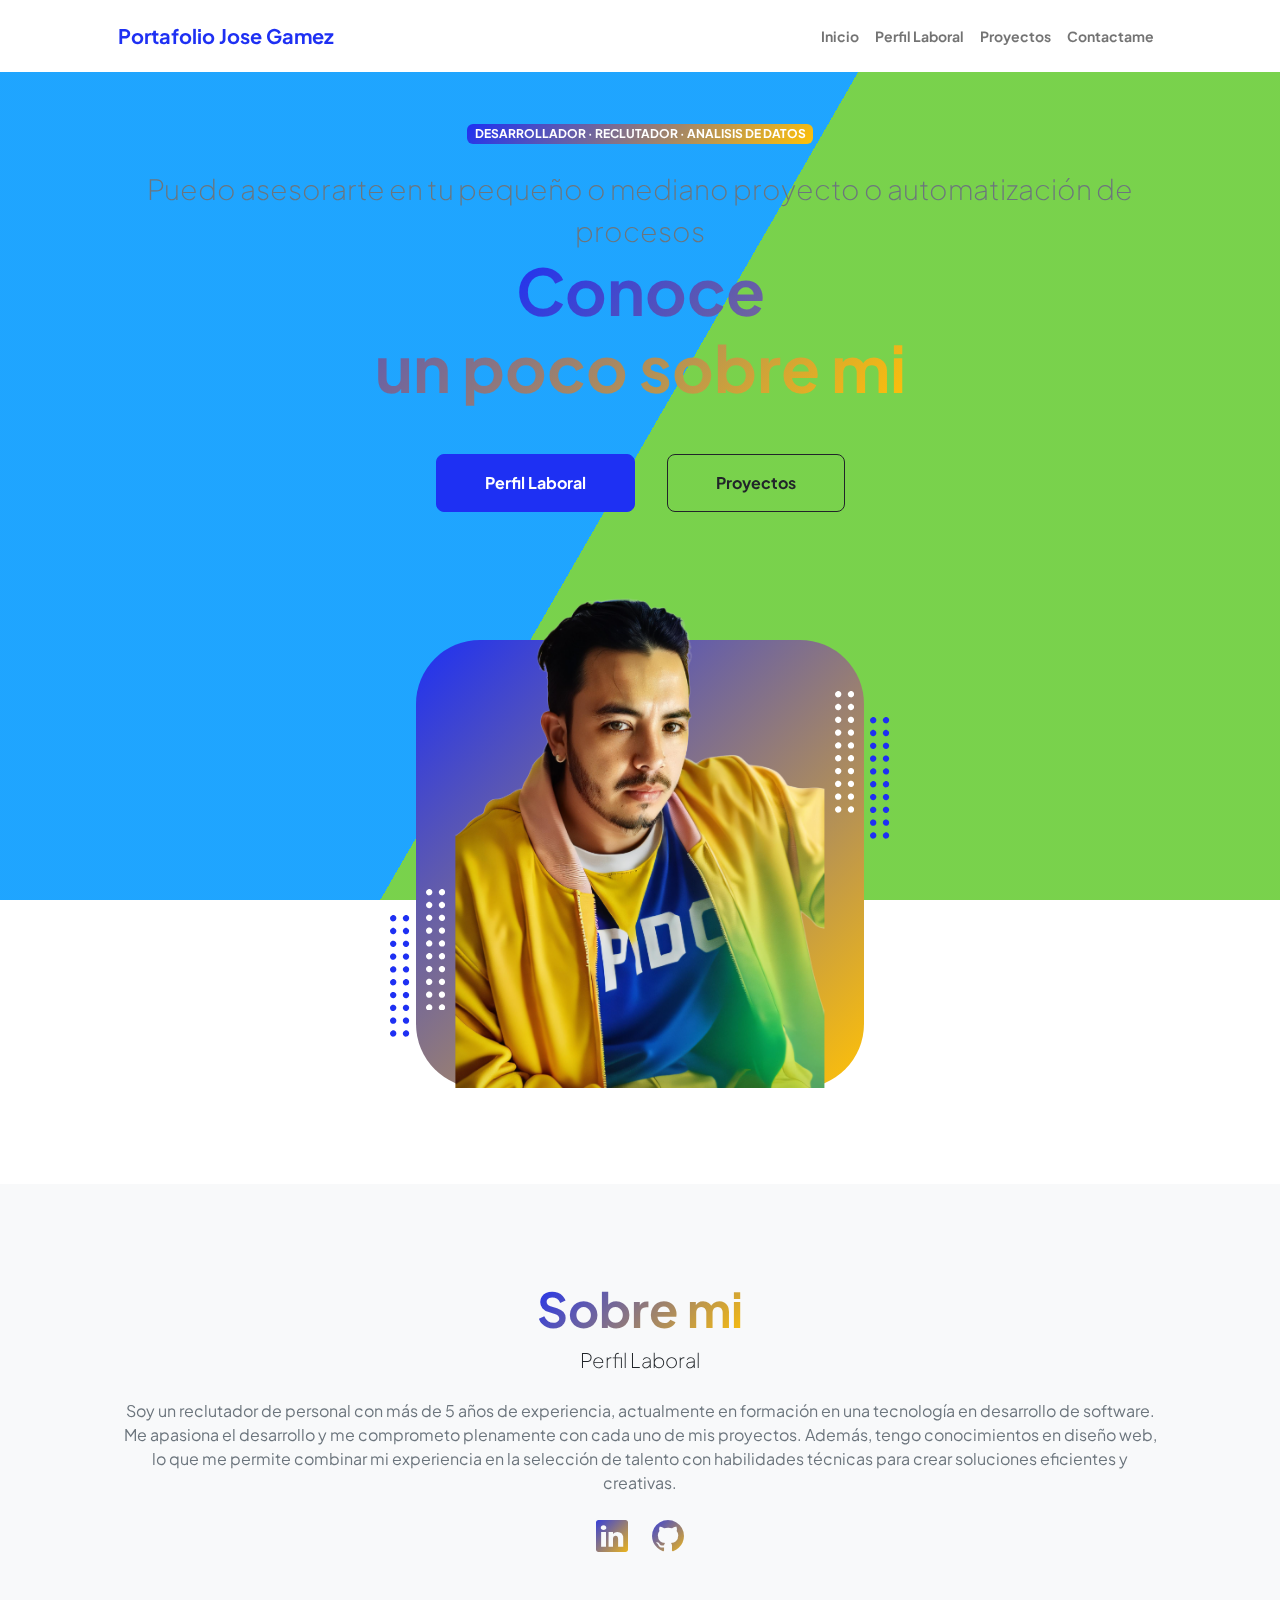
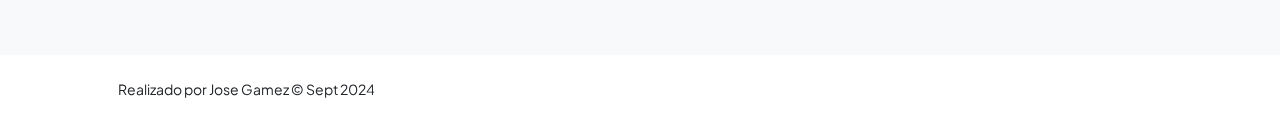
==== commit 659f0d23: "add" ====
--- a/index.html
+++ b/index.html
@@ -18,6 +18,9 @@
         <link href="css/styles.css" rel="stylesheet" />
     </head>
     <body class="d-flex flex-column h-100">
+        <div class="bg"></div>
+        <div class="bg bg2"></div>
+        <div class="bg bg3"></div>
         <main class="flex-shrink-0">
             <!-- Navigation-->
             <nav class="navbar navbar-expand-lg navbar-light bg-white py-3">
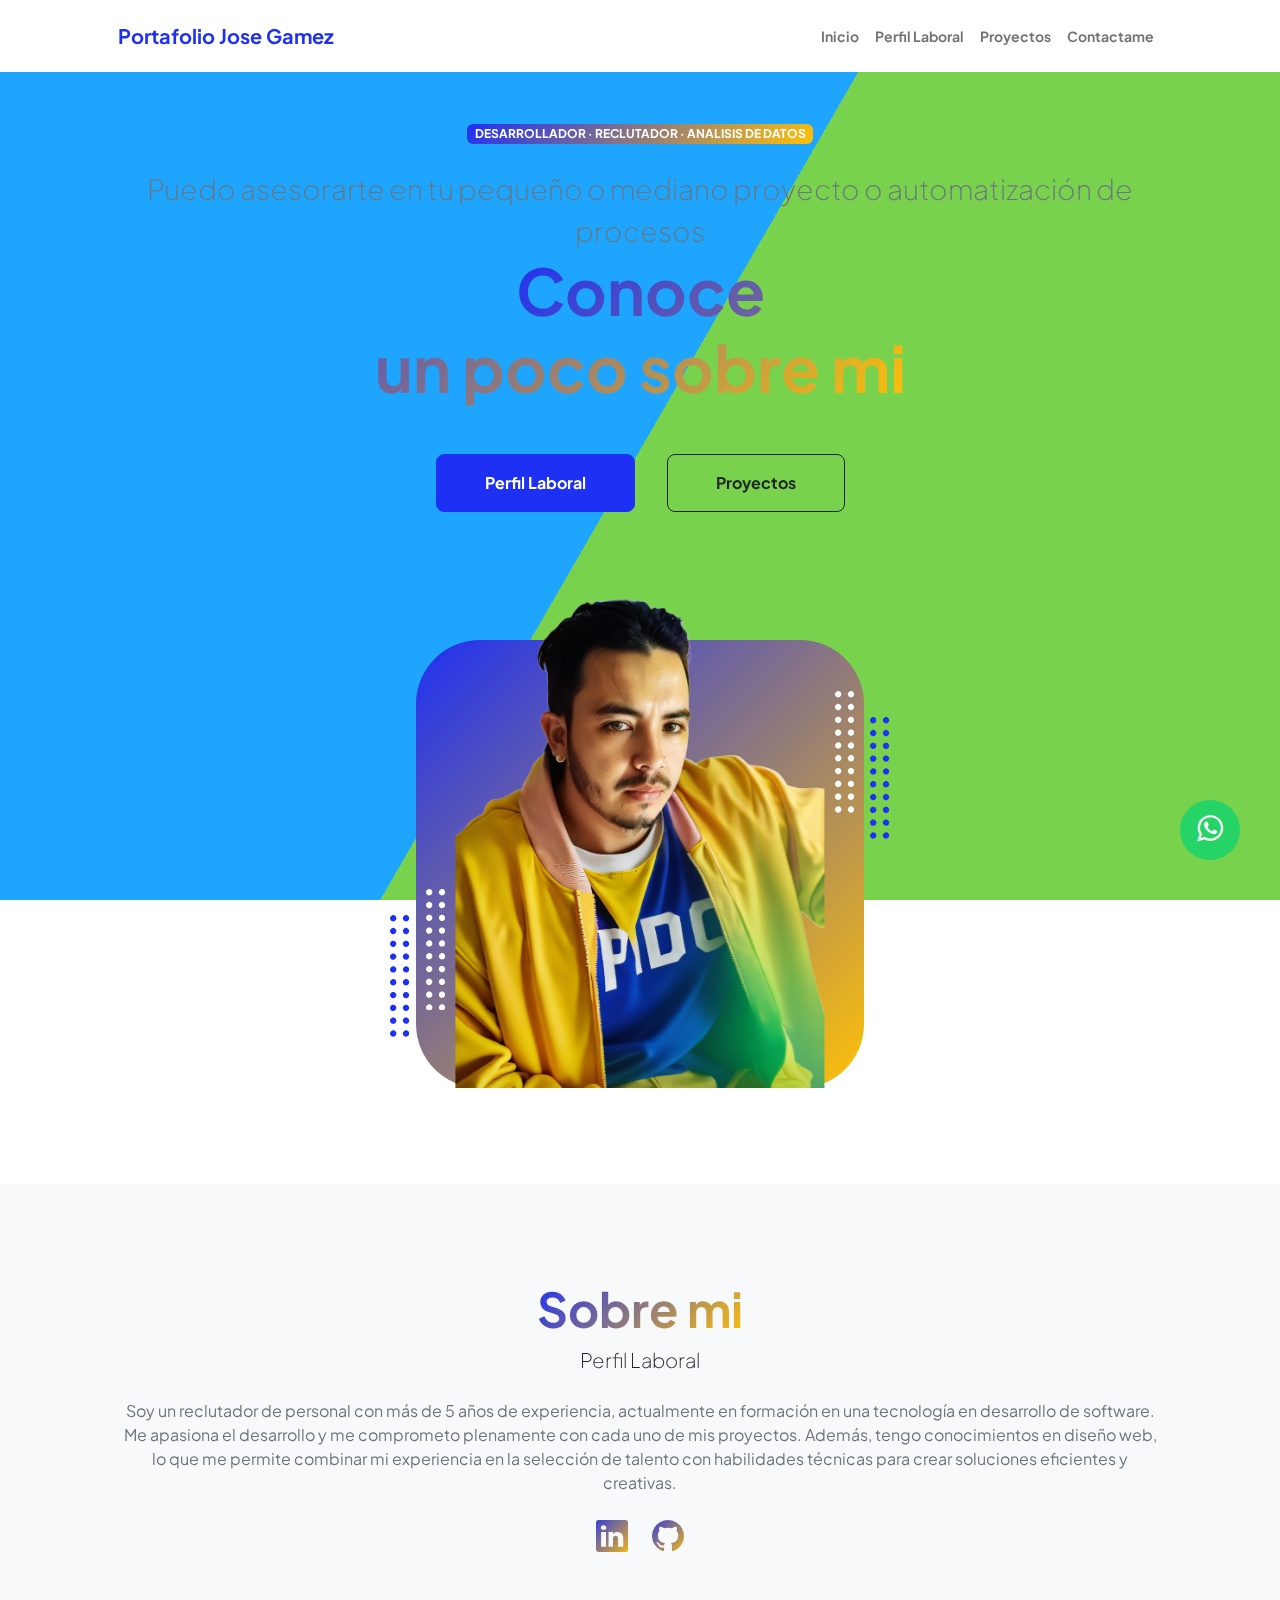
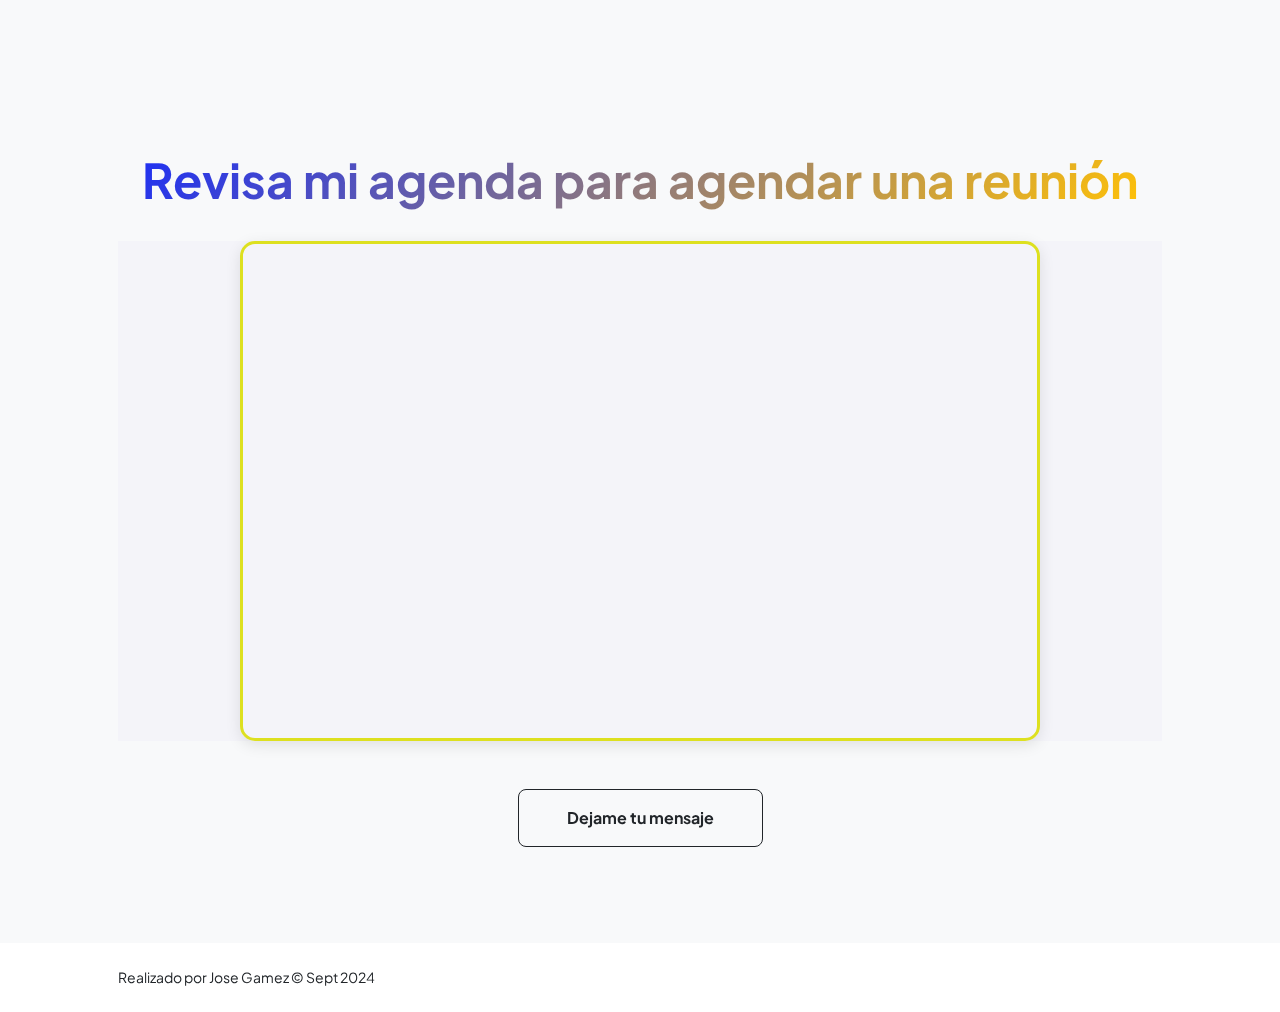
==== commit 3344cb37: "add" ====
--- a/index.html
+++ b/index.html
@@ -16,8 +16,10 @@
         <link href="https://cdn.jsdelivr.net/npm/bootstrap-icons@1.8.1/font/bootstrap-icons.css" rel="stylesheet" />
         <!-- Core theme CSS (includes Bootstrap)-->
         <link href="css/styles.css" rel="stylesheet" />
+        <link rel="stylesheet" href="https://stackpath.bootstrapcdn.com/font-awesome/4.7.0/css/font-awesome.min.css">
     </head>
     <body class="d-flex flex-column h-100">
+        <a href="https://wa.link/cami8d" class="whatsapp" target="_blank"> <i class="fa fa-whatsapp whatsapp-icon"></i></a>
         <div class="bg"></div>
         <div class="bg bg2"></div>
         <div class="bg bg3"></div>
@@ -196,7 +198,29 @@
                     </div>
                 </div>
             </section>
+            <section class="bg-light py-5">
+                <div class="container px-5">
+                    <div class="row gx-5 justify-content-center">
+                        <div class="col-xxl-8">
+                            <div class="text-center my-5">
+                                <h2 class="display-5 fw-bolder"><span class="text-gradient d-inline">Revisa mi agenda para agendar una reunión</span></h2>
+                                <br>
+                                <div style="display: flex; justify-content: center; ; background-color: #f4f4f9;">
+                                    <iframe 
+                                    src="https://calendar.google.com/calendar/embed?height=600&wkst=1&ctz=America%2FBogota&bgcolor=%23ffffff&src=amdhbWV6NjMyQGdtYWlsLmNvbQ&src=YWRkcmVzc2Jvb2sjY29udGFjdHNAZ3JvdXAudi5jYWxlbmRhci5nb29nbGUuY29t&src=ZmFtaWx5MDgzMzE1MDc0ODU4OTMzODM5MzRAZ3JvdXAuY2FsZW5kYXIuZ29vZ2xlLmNvbQ&src=ZXMuY28jaG9saWRheUBncm91cC52LmNhbGVuZGFyLmdvb2dsZS5jb20&color=%23039BE5&color=%2333B679&color=%239E69AF&color=%230B8043" 
+                                    style="border:solid 3px #dde020; border-radius: 15px; box-shadow: 0px 4px 15px rgba(0, 0, 0, 0.1);" 
+                                    width="800" height="500" frameborder="0" scrolling="no">
+                                    </iframe>
+                                </div>                                <br><br>
+                                <a class="btn btn-outline-dark btn-lg px-5 py-3 fs-6 fw-bolder" href="contact.html">Dejame tu mensaje</a>
+                                </div>
+                            </div>
+                        </div>
+                    </div>
+                </div>
+            </section>
         </main>
+
         <!-- Footer-->
         <footer class="bg-white py-4 mt-auto">
             <div class="container px-5">
